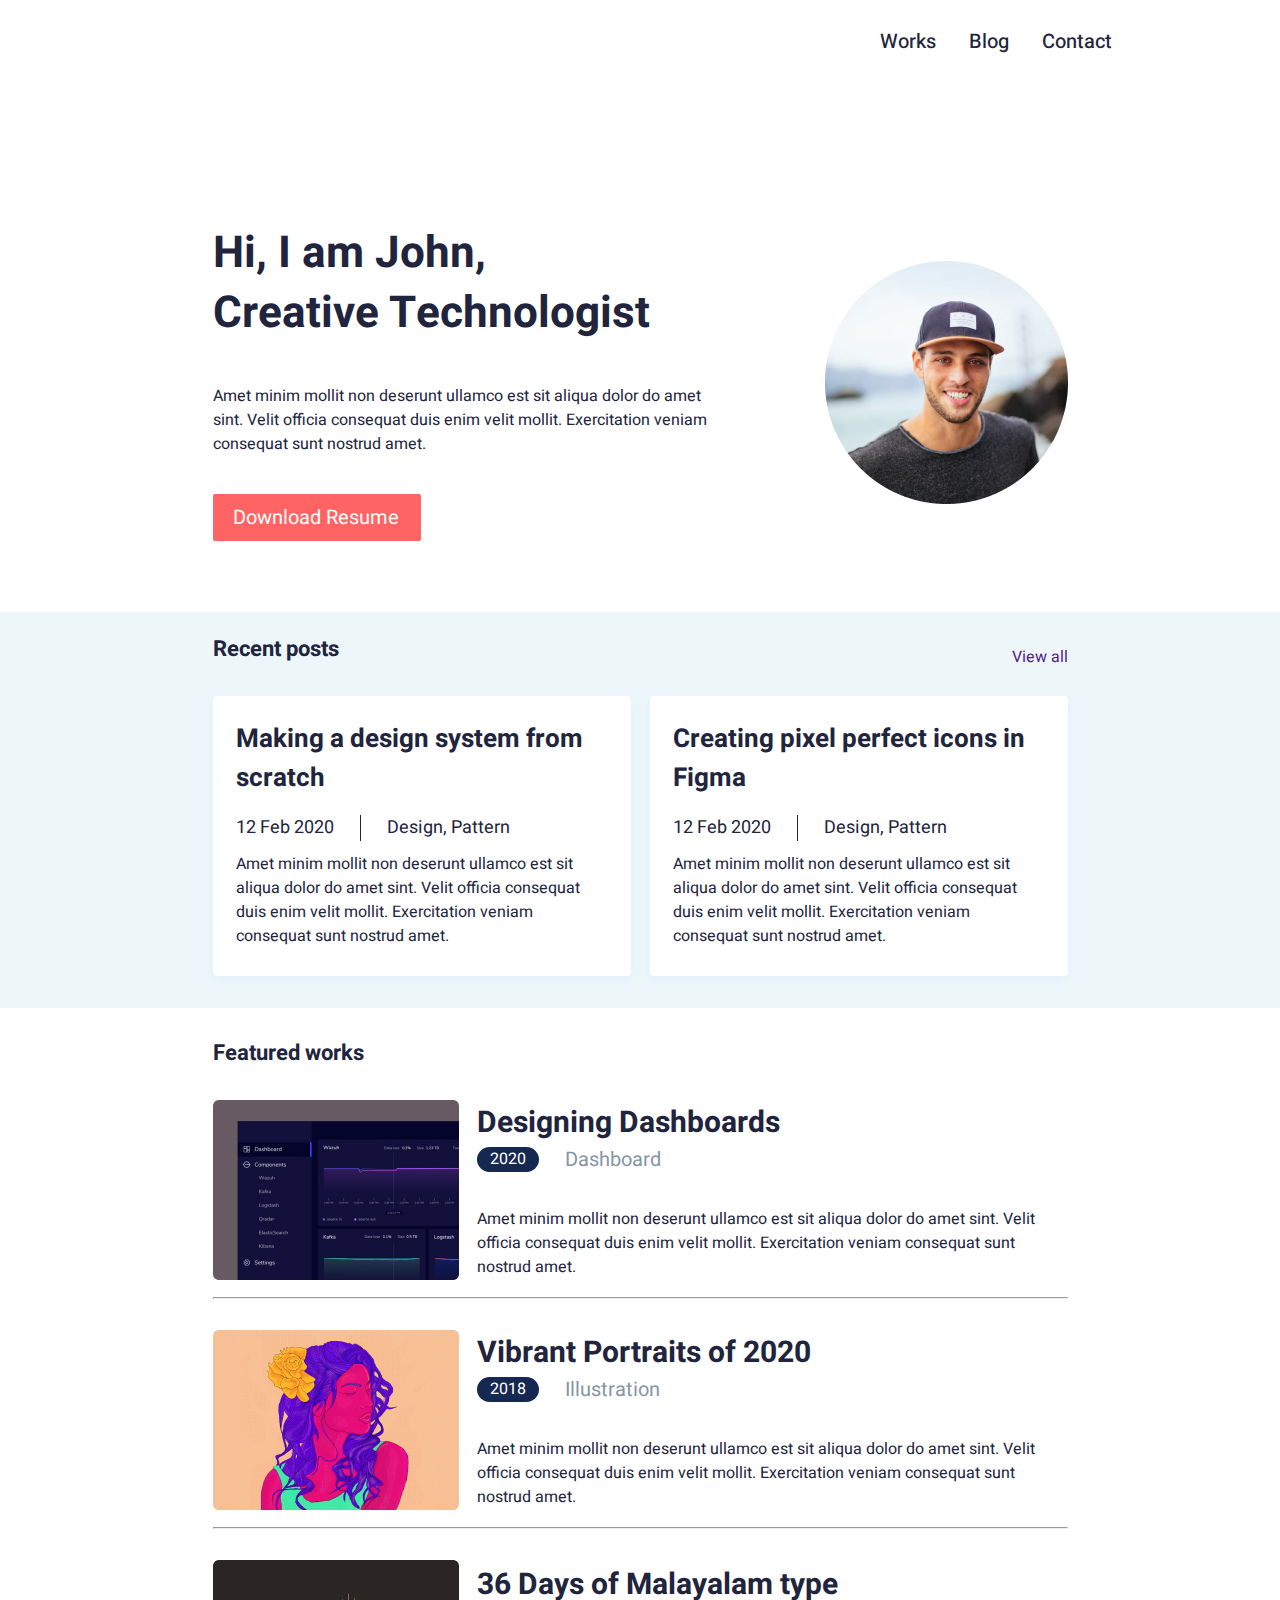
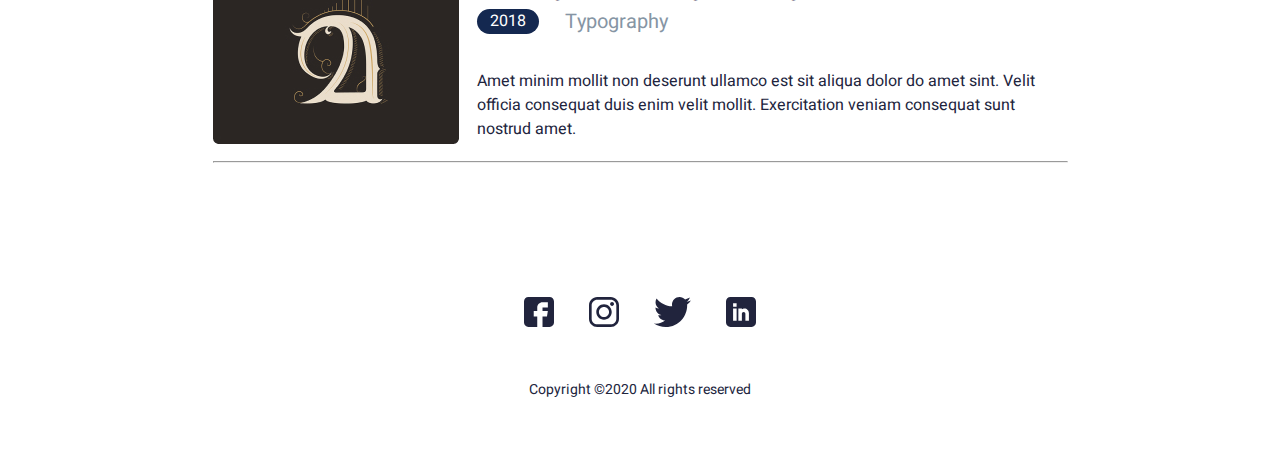
==== index.html @ 16d991ef "John pages got ready" ====
<!DOCTYPE html>
<html lang="en">
  <head>
    <meta charset="UTF-8" />
    <meta http-equiv="X-UA-Compatible" content="IE=edge" />
    <meta name="viewport" content="width=device-width, initial-scale=1.0" />
    <title>John Portfolio</title>
    <link rel="stylesheet" href="./css/main.css" />
  </head>
  <body>
    <!-- HEADER -->
    <header class="header">
      <div class="container header__container">
        <nav class="hidden navbar">
          <ul class="">
            <li>
              <a href="">Works</a>
            </li>
            <li>
              <a href="">Blog</a>
            </li>
            <li>
              <a href="">Contact</a>
            </li>
          </ul>
        </nav>
        <button class="toggle-btn">
          <img src="./images/svg/menu.svg" alt="" />
        </button>
      </div>
    </header>
    <!-- MAIN -->
    <main class="main">
      <section class="hero">
        <div class="container">
          <div class="wrapper">
            <div class="title-wrapper">
              <h1>Hi, I am John, Creative Technologist</h1>
            </div>
            <div class="desc-wrapper">
              <p>
                Amet minim mollit non deserunt ullamco est sit aliqua dolor do
                amet sint. Velit officia consequat duis enim velit mollit.
                Exercitation veniam consequat sunt nostrud amet.
              </p>
            </div>
            <a href="" class="btn hero__btn">Download Resume</a>
          </div>
          <img
            src="./images/png/john.png"
            srcset="./images/png/john.png 1x, ./images/png/john@2x.png 2x"
            alt=""
            class="hero__img"
          />
        </div>
      </section>
      <section class="posts">
        <div class="container posts__container">
          <div class="posts__sub-title-wrapper">
            <h3>Recent posts</h3>
            <a class="posts__link" href="">View all</a>
          </div>
          <ul class="posts__list">
            <li>
              <h2>Making a design system from scratch</h2>
              <div class="posts__wrapper">
                <p>12 Feb 2020</p>
                <p>Design, Pattern</p>
              </div>
              <p class="post__text">
                Amet minim mollit non deserunt ullamco est sit aliqua dolor do
                amet sint. Velit officia consequat duis enim velit mollit.
                Exercitation veniam consequat sunt nostrud amet.
              </p>
            </li>
            <li>
              <h2>Creating pixel perfect icons in Figma</h2>
              <div class="posts__wrapper">
                <p>12 Feb 2020</p>
                <p>Design, Pattern</p>
              </div>
              <p class="post__text">
                Amet minim mollit non deserunt ullamco est sit aliqua dolor do
                amet sint. Velit officia consequat duis enim velit mollit.
                Exercitation veniam consequat sunt nostrud amet.
              </p>
            </li>
          </ul>
        </div>
      </section>
      <section class="works">
        <div class="container">
          <h3>Featured works</h3>
          <div class="works__card">
            <img
              src="./images/png/black-screen.jpg"
              srcset="
                ./images/png/black-screen.jpg    1x,
                ./images/png/black-screen@2x.jpg 2x
              "
              alt=""
            />
            <div class="works__item">
              <h5>Designing Dashboards</h5>
              <div class="item__wrapper">
                <span>2020</span>
                <p>Dashboard</p>
              </div>
              <p>
                Amet minim mollit non deserunt ullamco est sit aliqua dolor do
                amet sint. Velit officia consequat duis enim velit mollit.
                Exercitation veniam consequat sunt nostrud amet.
              </p>
            </div>
          </div>
          <hr />
          <div class="works__card">
            <img
              src="./images/png/black-screen.jpg"
              srcset="./images/png/girl.jpg 1x, ./images/png/girl@2x.jpg 2x"
              alt=""
            />
            <div class="works__item">
              <h5>Vibrant Portraits of 2020</h5>
              <div class="item__wrapper">
                <span>2018</span>
                <p>Illustration</p>
              </div>
              <p>
                Amet minim mollit non deserunt ullamco est sit aliqua dolor do
                amet sint. Velit officia consequat duis enim velit mollit.
                Exercitation veniam consequat sunt nostrud amet.
              </p>
            </div>
          </div>
          <hr />
          <div class="works__card">
            <img
              src="./images/png/shodov.jpg"
              srcset="./images/png/shodov.jpg 1x, ./images/png/shodov@2x.jpg 2x"
              alt=""
            />
            <div class="works__item">
              <h5>36 Days of Malayalam type</h5>
              <div class="item__wrapper">
                <span>2018</span>
                <p>Typography</p>
              </div>
              <p>
                Amet minim mollit non deserunt ullamco est sit aliqua dolor do
                amet sint. Velit officia consequat duis enim velit mollit.
                Exercitation veniam consequat sunt nostrud amet.
              </p>
            </div>
          </div>
          <hr />
        </div>
      </section>
    </main>
    <!-- FOOTER -->
    <footer class="footer">
      <div class="container">
        <div class="footer__wrapper">
          <div>
            <div class="icon">
              <svg
                width="30"
                height="30"
                viewBox="0 0 30 30"
                fill="none"
                xmlns="http://www.w3.org/2000/svg"
              >
                <path
                  d="M25.6055 0H4.39453C1.97159 0 0 1.97159 0 4.39453V25.6055C0 28.0284 1.97159 30 4.39453 30H13.2422V19.3945H9.72656V14.1211H13.2422V10.5469C13.2422 7.63893 15.6077 5.27344 18.5156 5.27344H23.8477V10.5469H18.5156V14.1211H23.8477L22.9688 19.3945H18.5156V30H25.6055C28.0284 30 30 28.0284 30 25.6055V4.39453C30 1.97159 28.0284 0 25.6055 0Z"
                  fill="#21243D"
                />
              </svg>
            </div>
            <div class="icon">
              <svg
                width="30"
                height="30"
                viewBox="0 0 30 30"
                fill="none"
                xmlns="http://www.w3.org/2000/svg"
              >
                <path
                  d="M21.7209 0H8.27874C3.71384 0 0 3.71402 0 8.27892V21.7211C0 26.2862 3.71384 30 8.27874 30H21.7209C26.2862 30 30 26.286 30 21.7211V8.27892C30.0002 3.71402 26.2862 0 21.7209 0ZM27.3384 21.7211C27.3384 24.8185 24.8185 27.3383 21.7211 27.3383H8.27874C5.18153 27.3384 2.66175 24.8185 2.66175 21.7211V8.27892C2.66175 5.18171 5.18153 2.66175 8.27874 2.66175H21.7209C24.8183 2.66175 27.3383 5.18171 27.3383 8.27892V21.7211H27.3384Z"
                  fill="#21243D"
                />
                <path
                  d="M15 7.27014C10.7375 7.27014 7.26978 10.7379 7.26978 15.0004C7.26978 19.2627 10.7375 22.7303 15 22.7303C19.2625 22.7303 22.7303 19.2627 22.7303 15.0004C22.7303 10.7379 19.2625 7.27014 15 7.27014ZM15 20.0683C12.2054 20.0683 9.93152 17.7949 9.93152 15.0002C9.93152 12.2054 12.2052 9.93171 15 9.93171C17.7948 9.93171 20.0685 12.2054 20.0685 15.0002C20.0685 17.7949 17.7947 20.0683 15 20.0683Z"
                  fill="#21243D"
                />
                <path
                  d="M23.0545 5.01318C22.5417 5.01318 22.0379 5.2208 21.6757 5.58457C21.3118 5.94657 21.1025 6.45053 21.1025 6.96513C21.1025 7.47814 21.3119 7.98192 21.6757 8.34569C22.0377 8.70769 22.5417 8.91708 23.0545 8.91708C23.5691 8.91708 24.0713 8.70769 24.435 8.34569C24.7988 7.98192 25.0064 7.47796 25.0064 6.96513C25.0064 6.45053 24.7988 5.94657 24.435 5.58457C24.073 5.2208 23.5691 5.01318 23.0545 5.01318Z"
                  fill="#21243D"
                />
              </svg>
            </div>
            <div class="icon">
              <svg
                width="37"
                height="30"
                viewBox="0 0 37 30"
                fill="none"
                xmlns="http://www.w3.org/2000/svg"
              >
                <path
                  d="M36.9231 3.55154C35.55 4.15385 34.0869 4.55308 32.5615 4.74692C34.1308 3.81 35.3285 2.33769 35.8915 0.563077C34.4285 1.43538 32.8131 2.05154 31.0915 2.39538C29.7023 0.916154 27.7223 0 25.5623 0C21.3715 0 17.9977 3.40154 17.9977 7.57154C17.9977 8.17154 18.0485 8.74846 18.1731 9.29769C11.88 8.99077 6.31154 5.97462 2.57077 1.38C1.91769 2.51308 1.53462 3.81 1.53462 5.20615C1.53462 7.82769 2.88462 10.1515 4.89692 11.4969C3.68077 11.4738 2.48769 11.1208 1.47692 10.5646C1.47692 10.5877 1.47692 10.6177 1.47692 10.6477C1.47692 14.3262 4.10077 17.3815 7.54154 18.0854C6.92538 18.2538 6.25385 18.3346 5.55692 18.3346C5.07231 18.3346 4.58308 18.3069 4.12385 18.2054C5.10462 21.2031 7.88769 23.4069 11.1969 23.4785C8.62154 25.4931 5.35154 26.7069 1.81154 26.7069C1.19077 26.7069 0.595385 26.6792 0 26.6031C3.35308 28.7654 7.32692 30 11.6123 30C25.5415 30 33.1569 18.4615 33.1569 8.46C33.1569 8.12538 33.1454 7.80231 33.1292 7.48154C34.6315 6.41538 35.8938 5.08385 36.9231 3.55154Z"
                  fill="#21243D"
                />
              </svg>
            </div>
            <div class="icon">
              <svg
                width="30"
                height="30"
                viewBox="0 0 30 30"
                fill="none"
                xmlns="http://www.w3.org/2000/svg"
              >
                <path
                  d="M25.6055 0H4.39453C1.97159 0 0 1.97159 0 4.39453V25.6055C0 28.0284 1.97159 30 4.39453 30H25.6055C28.0284 30 30 28.0284 30 25.6055V4.39453C30 1.97159 28.0284 0 25.6055 0ZM10.6055 23.7891H7.08984V11.4844H10.6055V23.7891ZM10.6055 9.72656H7.08984V6.21094H10.6055V9.72656ZM22.9102 23.7891H19.3945V16.7578C19.3945 15.7887 18.6058 15 17.6367 15C16.6676 15 15.8789 15.7887 15.8789 16.7578V23.7891H12.3633V11.4844H15.8789V12.147C16.7999 11.8607 17.3982 11.4844 18.5156 11.4844C20.8999 11.4869 22.9102 13.6258 22.9102 16.1536V23.7891Z"
                  fill="#21243D"
                />
              </svg>
            </div>
          </div>
          <p>Copyright ©2020 All rights reserved</p>
        </div>
      </div>
    </footer>
    <!-- JavaScript -->
    <script src="js/scripts.js"></script>
  </body>
</html>
---- css/main.css ----
/*! normalize.css v8.0.1 | MIT License | github.com/necolas/normalize.css */
/* Document
   ========================================================================== */
/**
 * 1. Correct the line height in all browsers.
 * 2. Prevent adjustments of font size after orientation changes in iOS.
 */
@import url("https://fonts.googleapis.com/css2?family=Heebo:wght@400;500;700;900&display=swap");
html {
  line-height: 1.15; /* 1 */
  -webkit-text-size-adjust: 100%; /* 2 */
}

/* Sections
   ========================================================================== */
/**
 * Remove the margin in all browsers.
 */
body {
  margin: 0;
}

/**
 * Render the `main` element consistently in IE.
 */
main {
  display: block;
}

/**
 * Correct the font size and margin on `h1` elements within `section` and
 * `article` contexts in Chrome, Firefox, and Safari.
 */
/* Grouping content
   ========================================================================== */
/**
 * 1. Add the correct box sizing in Firefox.
 * 2. Show the overflow in Edge and IE.
 */
hr {
  box-sizing: content-box; /* 1 */
  height: 0; /* 1 */
  overflow: visible; /* 2 */
}

/**
 * 1. Correct the inheritance and scaling of font size in all browsers.
 * 2. Correct the odd `em` font sizing in all browsers.
 */
pre {
  font-family: monospace, monospace; /* 1 */
  font-size: 1em; /* 2 */
}

/* Text-level semantics
   ========================================================================== */
/**
 * Remove the gray background on active links in IE 10.
 */
a {
  background-color: transparent;
}

/**
 * 1. Remove the bottom border in Chrome 57-
 * 2. Add the correct text decoration in Chrome, Edge, IE, Opera, and Safari.
 */
abbr[title] {
  border-bottom: none; /* 1 */
  text-decoration: underline; /* 2 */
  text-decoration: underline dotted; /* 2 */
}

/**
 * Add the correct font weight in Chrome, Edge, and Safari.
 */
b,
strong {
  font-weight: bolder;
}

/**
 * 1. Correct the inheritance and scaling of font size in all browsers.
 * 2. Correct the odd `em` font sizing in all browsers.
 */
code,
kbd,
samp {
  font-family: monospace, monospace; /* 1 */
  font-size: 1em; /* 2 */
}

/**
 * Add the correct font size in all browsers.
 */
small {
  font-size: 80%;
}

/**
 * Prevent `sub` and `sup` elements from affecting the line height in
 * all browsers.
 */
sub,
sup {
  font-size: 75%;
  line-height: 0;
  position: relative;
  vertical-align: baseline;
}

sub {
  bottom: -0.25em;
}

sup {
  top: -0.5em;
}

/* Embedded content
   ========================================================================== */
/**
 * Remove the border on images inside links in IE 10.
 */
img {
  border-style: none;
}

/* Forms
   ========================================================================== */
/**
 * 1. Change the font styles in all browsers.
 * 2. Remove the margin in Firefox and Safari.
 */
button,
input,
optgroup,
select,
textarea {
  font-family: inherit; /* 1 */
  font-size: 100%; /* 1 */
  line-height: 1.15; /* 1 */
  margin: 0; /* 2 */
}

/**
 * Show the overflow in IE.
 * 1. Show the overflow in Edge.
 */
button,
input {
  /* 1 */
  overflow: visible;
}

/**
 * Remove the inheritance of text transform in Edge, Firefox, and IE.
 * 1. Remove the inheritance of text transform in Firefox.
 */
button,
select {
  /* 1 */
  text-transform: none;
}

/**
 * Correct the inability to style clickable types in iOS and Safari.
 */
button,
[type=button],
[type=reset],
[type=submit] {
  -webkit-appearance: button;
}

/**
 * Remove the inner border and padding in Firefox.
 */
button::-moz-focus-inner,
[type=button]::-moz-focus-inner,
[type=reset]::-moz-focus-inner,
[type=submit]::-moz-focus-inner {
  border-style: none;
  padding: 0;
}

/**
 * Restore the focus styles unset by the previous rule.
 */
button:-moz-focusring,
[type=button]:-moz-focusring,
[type=reset]:-moz-focusring,
[type=submit]:-moz-focusring {
  outline: 1px dotted ButtonText;
}

/**
 * Correct the padding in Firefox.
 */
fieldset {
  padding: 0.35em 0.75em 0.625em;
}

/**
 * 1. Correct the text wrapping in Edge and IE.
 * 2. Correct the color inheritance from `fieldset` elements in IE.
 * 3. Remove the padding so developers are not caught out when they zero out
 *    `fieldset` elements in all browsers.
 */
legend {
  box-sizing: border-box; /* 1 */
  color: inherit; /* 2 */
  display: table; /* 1 */
  max-width: 100%; /* 1 */
  padding: 0; /* 3 */
  white-space: normal; /* 1 */
}

/**
 * Add the correct vertical alignment in Chrome, Firefox, and Opera.
 */
progress {
  vertical-align: baseline;
}

/**
 * Remove the default vertical scrollbar in IE 10+.
 */
textarea {
  overflow: auto;
}

/**
 * 1. Add the correct box sizing in IE 10.
 * 2. Remove the padding in IE 10.
 */
[type=checkbox],
[type=radio] {
  box-sizing: border-box; /* 1 */
  padding: 0; /* 2 */
}

/**
 * Correct the cursor style of increment and decrement buttons in Chrome.
 */
[type=number]::-webkit-inner-spin-button,
[type=number]::-webkit-outer-spin-button {
  height: auto;
}

/**
 * 1. Correct the odd appearance in Chrome and Safari.
 * 2. Correct the outline style in Safari.
 */
[type=search] {
  -webkit-appearance: textfield; /* 1 */
  outline-offset: -2px; /* 2 */
}

/**
 * Remove the inner padding in Chrome and Safari on macOS.
 */
[type=search]::-webkit-search-decoration {
  -webkit-appearance: none;
}

/**
 * 1. Correct the inability to style clickable types in iOS and Safari.
 * 2. Change font properties to `inherit` in Safari.
 */
::-webkit-file-upload-button {
  -webkit-appearance: button; /* 1 */
  font: inherit; /* 2 */
}

/* Interactive
   ========================================================================== */
/*
 * Add the correct display in Edge, IE 10+, and Firefox.
 */
details {
  display: block;
}

/*
 * Add the correct display in all browsers.
 */
summary {
  display: list-item;
}

/* Misc
   ========================================================================== */
/**
 * Add the correct display in IE 10+.
 */
template {
  display: none;
}

/**
 * Add the correct display in IE 10.
 */
[hidden] {
  display: none;
}

* {
  margin: 0;
  padding: 0;
  box-sizing: border-box;
}

html {
  height: 100%;
  scroll-behavior: smooth;
}

ul {
  list-style-type: none;
}

a {
  text-decoration: none;
}

img {
  display: flex;
}

body {
  background-color: #ffffff;
  display: flex;
  flex-direction: column;
  height: 100%;
}

.container {
  width: 100%;
  max-width: 895px;
  margin-left: auto;
  margin-right: auto;
  padding-left: 2rem;
  padding-right: 2rem;
}
@media screen and (max-width: 677px) {
  .container {
    padding-left: 1.5rem;
    padding-right: 1.5rem;
  }
}
@media screen and (max-width: 375px) {
  .container {
    padding-left: 1rem;
    padding-right: 1rem;
  }
}

.main {
  flex-grow: 1;
}

input {
  outline: none;
  background-color: transparent;
}

html {
  font-size: 62.5%;
}

body {
  font-family: "Heebo", "Arial", sans-serif;
  font-size: 1.6rem;
  color: #21243d;
  font-weight: 400;
  line-height: 1.5;
}

h1 {
  font-size: 4.4rem;
  line-height: 1.36;
  font-weight: 700;
  color: #21243d;
}
@media screen and (max-width: 457px) {
  h1 {
    font-size: 3.5rem;
  }
}
@media screen and (max-width: 375px) {
  h1 {
    font-size: 3.2rem;
  }
}

h2 {
  font-size: 2.6rem;
  line-height: 1.5;
  font-weight: 700;
}
@media screen and (max-width: 375px) {
  h2 {
    font-size: 2.2rem;
  }
}

h3 {
  color: #21243d;
  font-size: 2.2rem;
  line-height: 6rem;
  margin-bottom: 1.7rem;
}
@media screen and (max-width: 375px) {
  h3 {
    font-size: 1.8rem;
  }
}

h5 {
  color: #21243d;
  font-size: 3rem;
  line-height: 4.4rem;
}
@media screen and (max-width: 375px) {
  h5 {
    font-size: 2.4rem;
  }
}

@media screen and (max-width: 375px) {
  .hidden {
    display: none;
  }
}

.header {
  padding: 2.7rem 0;
}
.header__container {
  display: flex;
  justify-content: flex-end;
  max-width: 98.3rem;
  padding: 0 2rem;
}
@media screen and (max-width: 375px) {
  .header__container {
    padding: 0 2.4rem;
    max-width: 895px;
  }
}

nav ul {
  display: flex;
  gap: 3.3rem;
}
nav ul a {
  font-size: 2rem;
  line-height: 1.5;
  font-weight: 500;
  color: #21243d;
}
nav ul a:hover {
  color: #ff6464;
}
@media screen and (max-width: 375px) {
  nav {
    background-color: #ffffff;
    width: 100%;
    height: 100%;
    position: absolute;
    top: 0;
    left: 0;
  }
  nav ul {
    flex-direction: column;
    align-items: center;
    padding-top: 2rem;
  }
  nav ul a {
    font-size: 2.5rem;
  }
}

.footer {
  background: #ffffff;
  padding-top: 5.1rem;
  padding-bottom: 5.4rem;
}
.footer__wrapper {
  display: flex;
  flex-direction: column;
  align-items: center;
}
.footer__wrapper div {
  display: flex;
  gap: 3.5rem;
  margin-bottom: 2.6rem;
}
.footer__wrapper div img {
  width: 3rem;
  height: 3rem;
}
.footer__wrapper p {
  font-size: 1.4rem;
  line-height: 1.5;
}
.footer .icon:hover {
  cursor: pointer;
}
.footer .icon:hover path {
  fill: #ff6464;
}

button {
  border: 0;
  cursor: pointer;
}

.toggle-btn {
  display: none;
  background-color: transparent;
}
@media screen and (max-width: 375px) {
  .toggle-btn {
    display: block;
    position: relative;
    z-index: 100;
  }
}

.btn {
  width: 20.8rem;
  height: 4.7rem;
  padding: 9px 2rem;
  display: inline-block;
  border-radius: 2px;
}
.btn:hover {
  opacity: 0.8;
}
.btn:active {
  opacity: 0.5;
}

.hero {
  padding-top: 14rem;
  padding-bottom: 7.1rem;
}
.hero .container {
  display: flex;
  justify-content: space-between;
  align-items: center;
}
.hero__btn {
  background-color: #ff6464;
  color: #ffffff;
  font-size: 2rem;
  line-height: 1.5;
}
.hero h1 {
  margin-bottom: 4rem;
}
.hero p {
  margin-bottom: 3.8rem;
}
@media screen and (max-width: 677px) {
  .hero {
    padding-top: 10rem;
    padding-bottom: 5rem;
  }
  .hero .container {
    flex-direction: column-reverse;
    text-align: center;
  }
  .hero .container img {
    margin-bottom: 5rem;
  }
  .hero .container h1 {
    margin-bottom: 3rem;
  }
  .hero .container p {
    margin-bottom: 3.2rem;
  }
}
@media screen and (max-width: 375px) {
  .hero {
    padding-top: 3.3rem;
    padding-bottom: 5.8rem;
  }
  .hero img {
    margin-bottom: 2.1rem;
  }
  .hero h1 {
    margin-bottom: 2.1rem;
  }
  .hero p {
    margin-bottom: 2.7rem;
  }
}

.wrapper {
  max-width: 49.7rem;
  margin-right: 5rem;
}
.wrapper .title-wrapper {
  max-width: 44rem;
}
@media screen and (max-width: 677px) {
  .wrapper {
    margin-right: 0;
  }
  .wrapper .title-wrapper {
    max-width: 100%;
  }
}

.posts {
  padding-top: 7px;
  padding-bottom: 3.2rem;
  background: #edf7fa;
}
.posts__sub-title-wrapper {
  display: flex;
  justify-content: space-between;
  align-items: center;
}
.posts__list {
  display: grid;
  grid-template-columns: repeat(2, 1fr);
  gap: 1.9rem;
}
.posts__list li {
  padding: 2.4rem 2.7rem 0.7rem 2.3rem;
  background-color: #ffffff;
  box-shadow: 0px 4px 10px rgba(187, 225, 250, 0.25);
  border-radius: 4px;
}
.posts__list li h2 {
  margin-bottom: 1.7rem;
}
.posts__wrapper {
  display: flex;
}
.posts__wrapper p {
  font-size: 1.8rem;
  line-height: 2.6rem;
}
.posts__wrapper p:not(:last-child) {
  border-right: 1px solid #21243d;
  margin-right: 2.6rem;
  padding-right: 2.6rem;
  margin-bottom: 1.1rem;
}
@media screen and (max-width: 705px) {
  .posts__wrapper {
    display: flex;
  }
  .posts__wrapper p {
    font-size: 1.6rem;
    line-height: 2.35rem;
  }
  .posts__wrapper p:not(:last-child) {
    border-right: 1px solid #21243d;
    margin-right: 2.4rem;
    padding-right: 2.4rem;
    margin-bottom: 1.9rem;
  }
}
@media screen and (max-width: 677px) {
  .posts {
    padding-top: 5.5px;
    padding-bottom: 2.4rem;
  }
  .posts__container {
    display: flex;
    flex-direction: column;
    align-items: center;
  }
  .posts__link {
    display: none;
  }
  .posts__list {
    grid-template-columns: repeat(1, 41.8rem);
  }
}
@media screen and (max-width: 457px) {
  .posts__list {
    grid-template-columns: repeat(1, 1fr);
  }
  .posts__list li h2 {
    margin-bottom: 1.4rem;
  }
}
@media screen and (max-width: 375px) {
  .posts {
    padding-top: 0;
    padding-bottom: 3.8rem;
  }
  .posts__list li {
    padding: 1.2rem 8px 2.2rem 1.9rem;
  }
  .posts__list li h2 {
    margin-bottom: 1.4rem;
  }
}

.post__text {
  height: 11.7rem;
}

.works {
  padding-top: 1.5rem;
  padding-bottom: 8.3rem;
}
.works hr:not(:last-child) {
  margin-bottom: 3.1rem;
}
@media screen and (max-width: 677px) {
  .works__card {
    flex-direction: column;
  }
  .works__card img {
    max-width: 33.9rem;
    height: 23.9rem;
  }
  .works__item {
    display: flex;
    align-items: center;
    flex-direction: column;
    max-width: 42rem;
  }
}
@media screen and (max-width: 457px) {
  .works h3 {
    margin-bottom: 1.1rem;
    text-align: center;
  }
  .works .item__wrapper {
    margin-bottom: 2.7rem;
  }
  .works .item__wrapper p {
    font-size: 1.8rem;
    margin-left: 2.2rem;
  }
  .works__item {
    max-width: 37rem;
  }
}
@media screen and (max-width: 457px) {
  .works {
    text-align: center;
  }
  .works h3 {
    margin-bottom: 0.2rem;
  }
  .works .item__wrapper {
    margin-bottom: 2.5rem;
  }
  .works .item__wrapper p {
    font-size: 1.6rem;
    margin-left: 2.2rem;
  }
  .works .item__wrapper span {
    font-size: 1.6rem;
  }
  .works__item {
    max-width: 34.5rem;
  }
}

.works__card {
  display: flex;
  align-items: center;
  gap: 1.8rem;
  margin-bottom: 1.7rem;
}

.works_item h5 {
  margin-bottom: 0.9rem;
}

.item__wrapper {
  display: flex;
  align-items: center;
  margin-bottom: 3.2rem;
}
.item__wrapper span {
  display: block;
  border-radius: 1.6rem;
  text-align: center;
  width: 6.2rem;
  height: 2.5rem;
  background-color: #142850;
  color: #ffffff;
  cursor: pointer;
}
.item__wrapper span:hover {
  background-color: #ff6464;
}
.item__wrapper p {
  display: block;
  font-size: 2rem;
  line-height: 1.5;
  color: #8695a4;
  margin-left: 2.6rem;
}

@media screen and (max-width: 360px) {
  html {
    font-size: 50%;
  }
}
@media screen and (max-width: 300px) {
  html {
    font-size: 40%;
  }
}/*# sourceMappingURL=main.css.map */
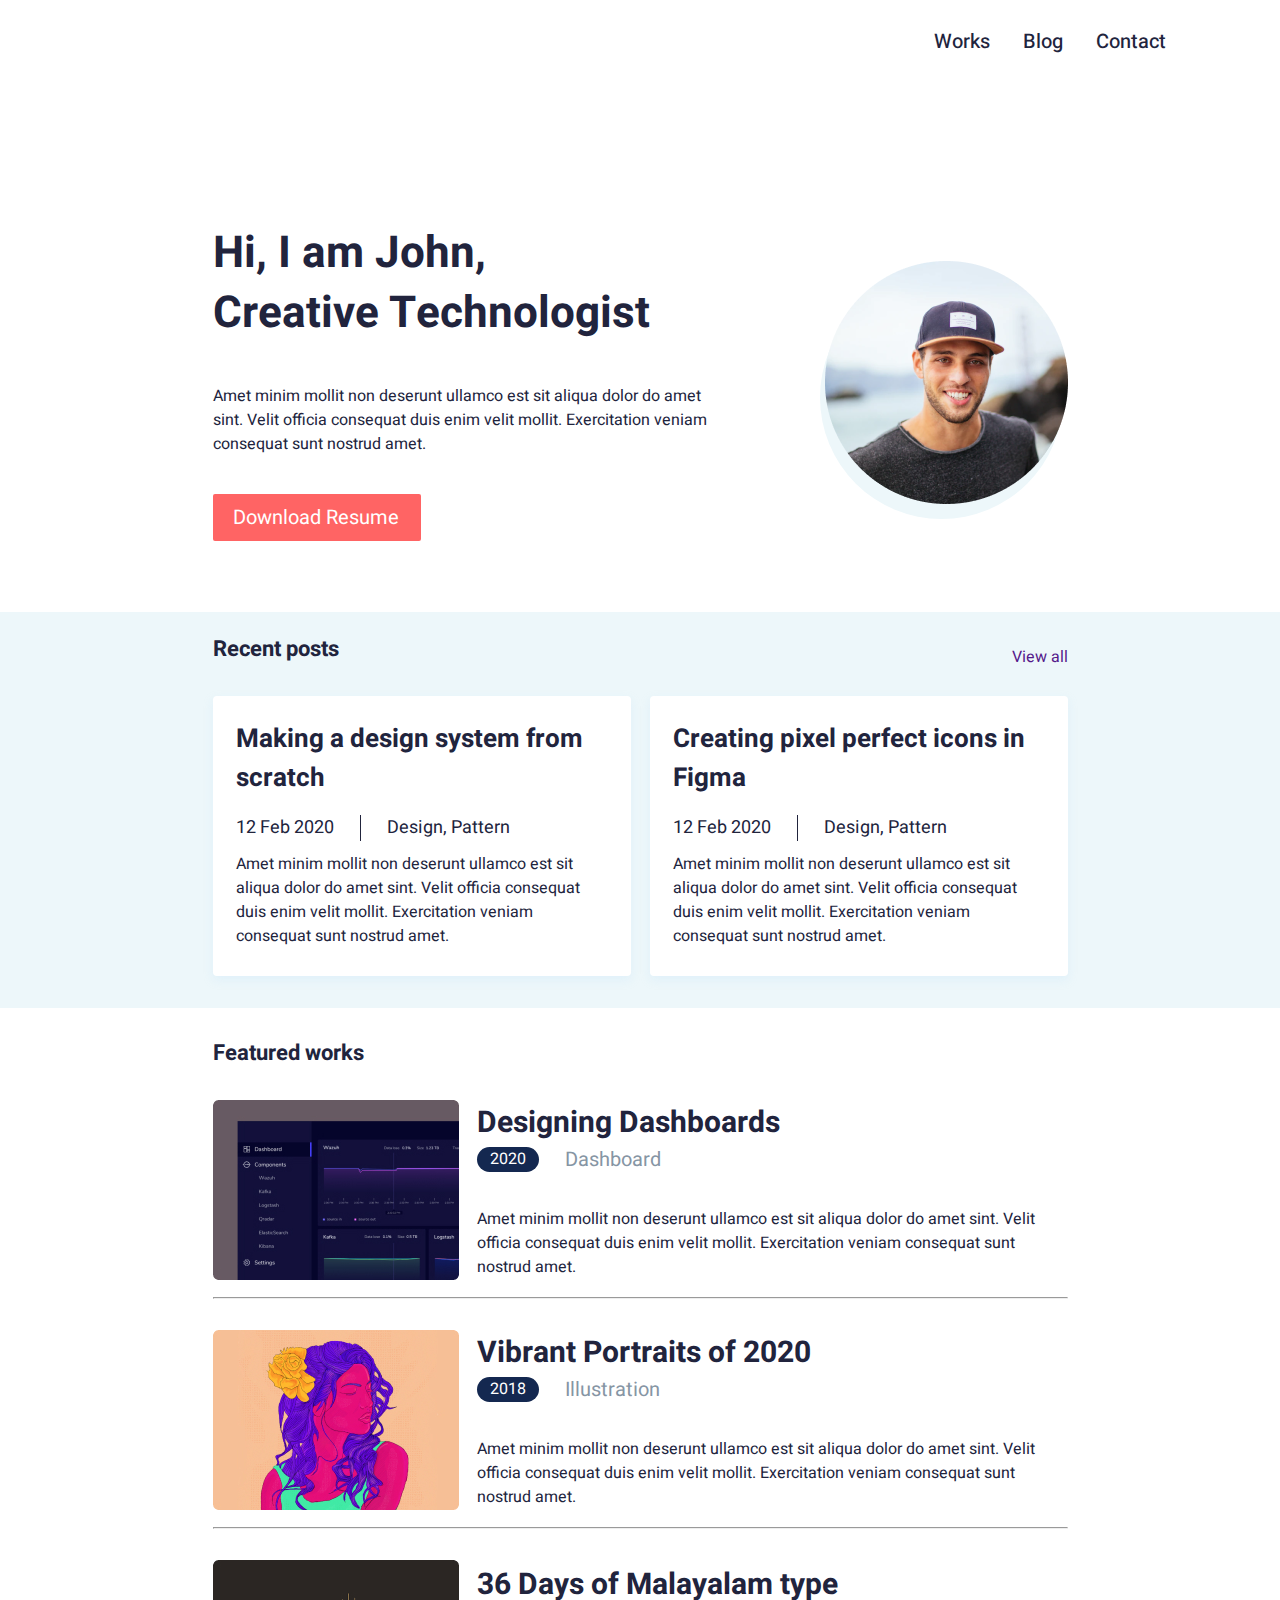
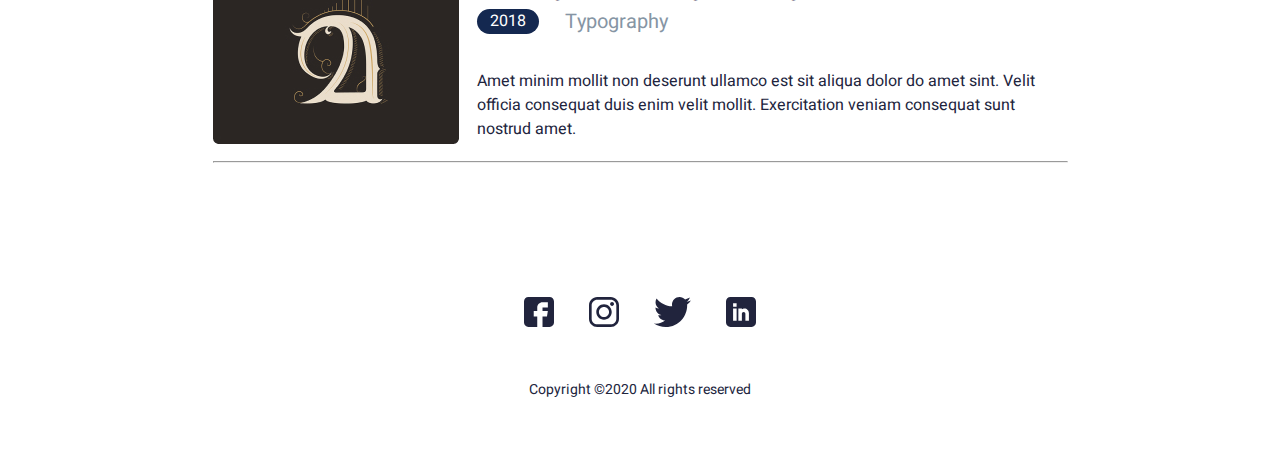
==== commit 428b822a: "changes" ====
--- a/index.html
+++ b/index.html
@@ -46,12 +46,15 @@
             </div>
             <a href="" class="btn hero__btn">Download Resume</a>
           </div>
-          <img
-            src="./images/png/john.png"
-            srcset="./images/png/john.png 1x, ./images/png/john@2x.png 2x"
-            alt=""
-            class="hero__img"
-          />
+          <div class="hero__img-bg">
+            <img
+              src="./images/png/john.png"
+              srcset="./images/png/john.png 1x, ./images/png/john@2x.png 2x"
+              alt=""
+              class="hero__img"
+            />
+            <img class="bg-img" src="./images/svg/ellipse-bg.svg" alt="" />
+          </div>
         </div>
       </section>
       <section class="posts">
--- a/css/main.css
+++ b/css/main.css
@@ -453,6 +453,8 @@
 nav ul {
   display: flex;
   gap: 3.3rem;
+  padding-left: 5.8rem;
+  max-width: 23.6rem;
 }
 nav ul a {
   font-size: 2rem;
@@ -462,6 +464,11 @@
 }
 nav ul a:hover {
   color: #ff6464;
+}
+@media screen and (max-width: 1091px) {
+  nav ul {
+    padding-left: 0;
+  }
 }
 @media screen and (max-width: 375px) {
   nav {
@@ -557,6 +564,15 @@
   color: #ffffff;
   font-size: 2rem;
   line-height: 1.5;
+}
+.hero__img-bg {
+  position: relative;
+}
+.hero__img-bg .bg-img {
+  position: absolute;
+  z-index: -1;
+  top: 15px;
+  right: 5px;
 }
 .hero h1 {
   margin-bottom: 4rem;
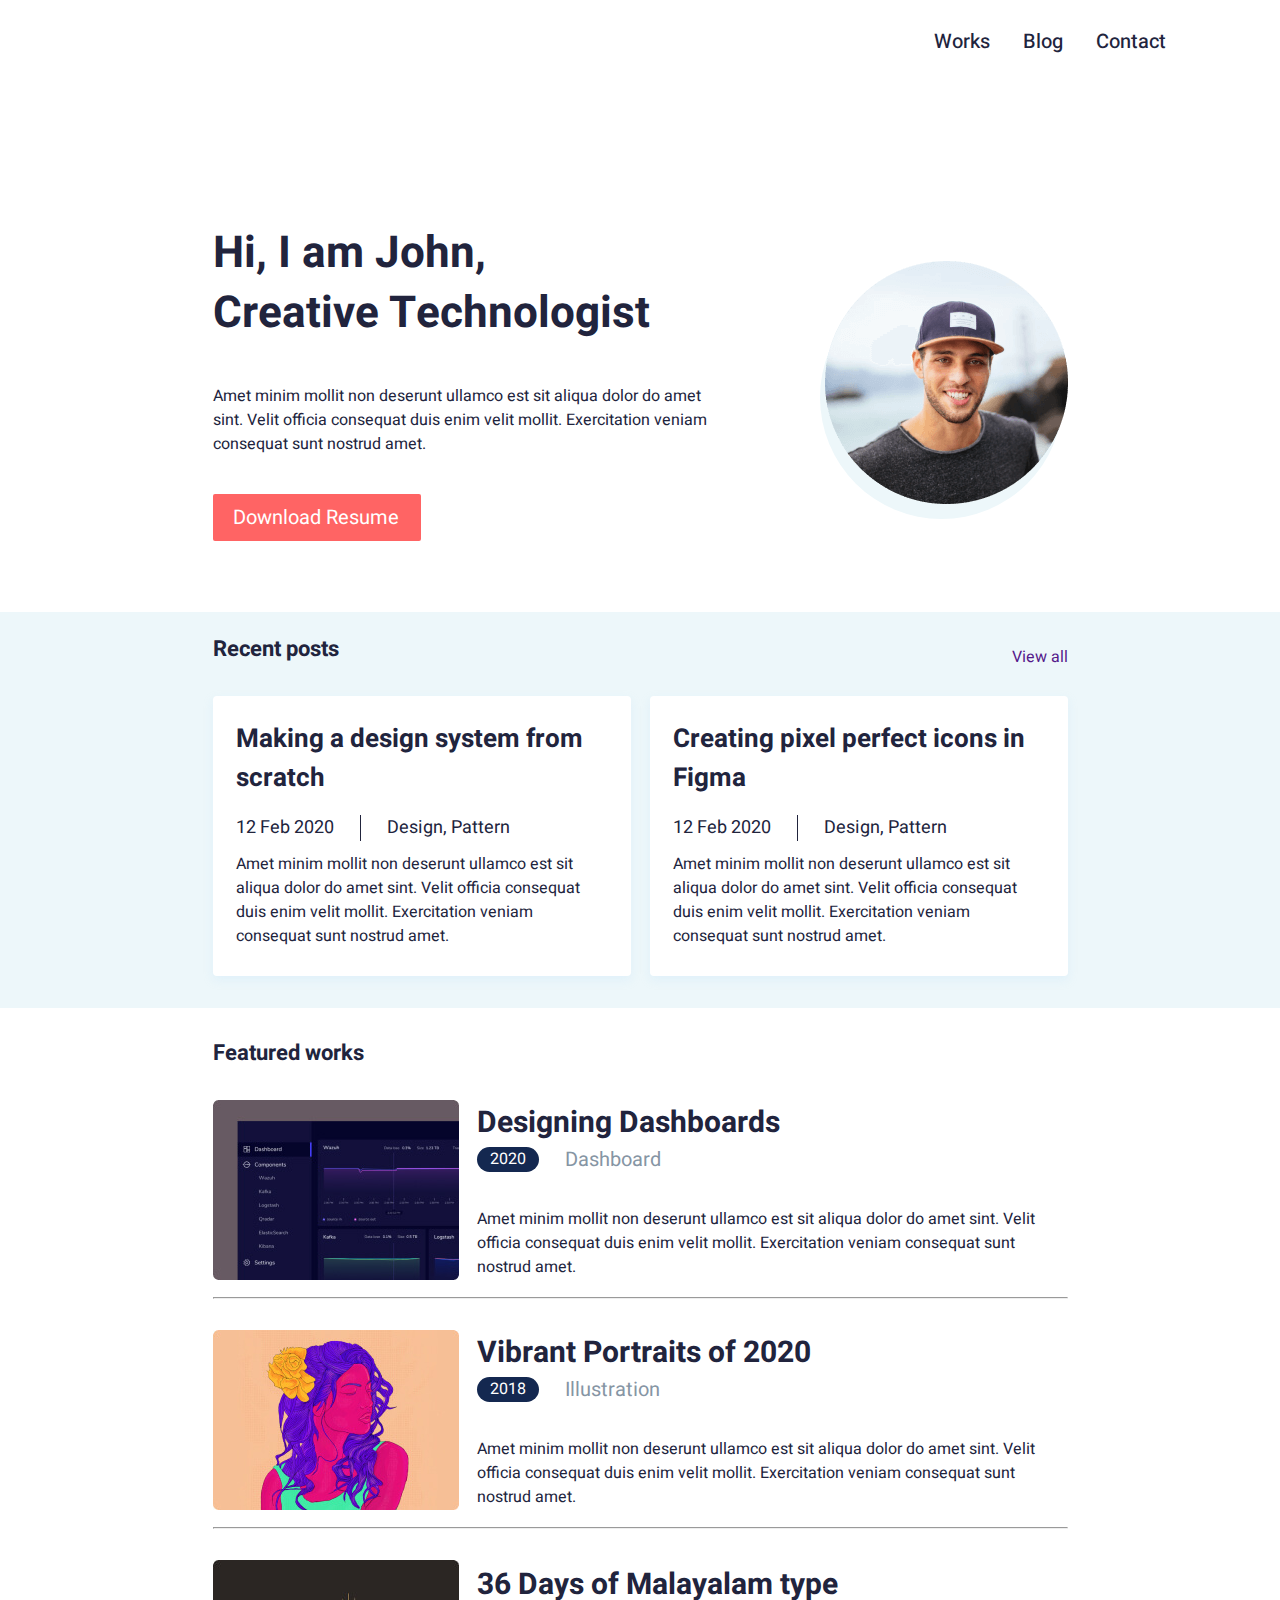
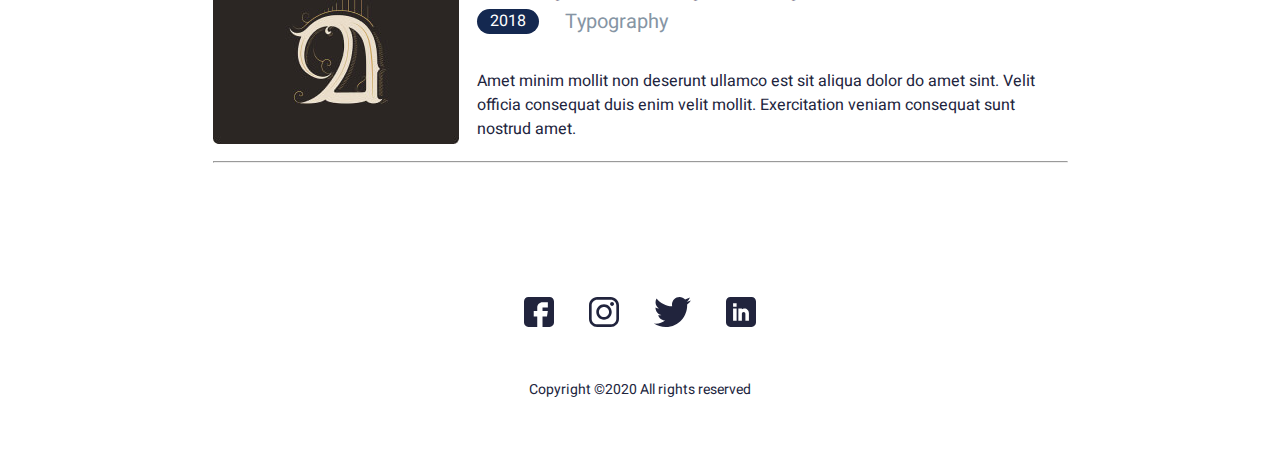
==== commit e041e18a: "snfliasngf'as" ====
--- a/index.html
+++ b/index.html
@@ -138,11 +138,7 @@
           </div>
           <hr />
           <div class="works__card">
-            <img
-              src="./images/png/shodov.jpg"
-              srcset="./images/png/shodov.jpg 1x, ./images/png/shodov@2x.jpg 2x"
-              alt=""
-            />
+            <img src="./images/png/shodov.jpg" alt="" />
             <div class="works__item">
               <h5>36 Days of Malayalam type</h5>
               <div class="item__wrapper">
--- a/css/main.css
+++ b/css/main.css
@@ -763,7 +763,7 @@
     max-width: 37rem;
   }
 }
-@media screen and (max-width: 457px) {
+@media screen and (max-width: 375px) {
   .works {
     text-align: center;
   }
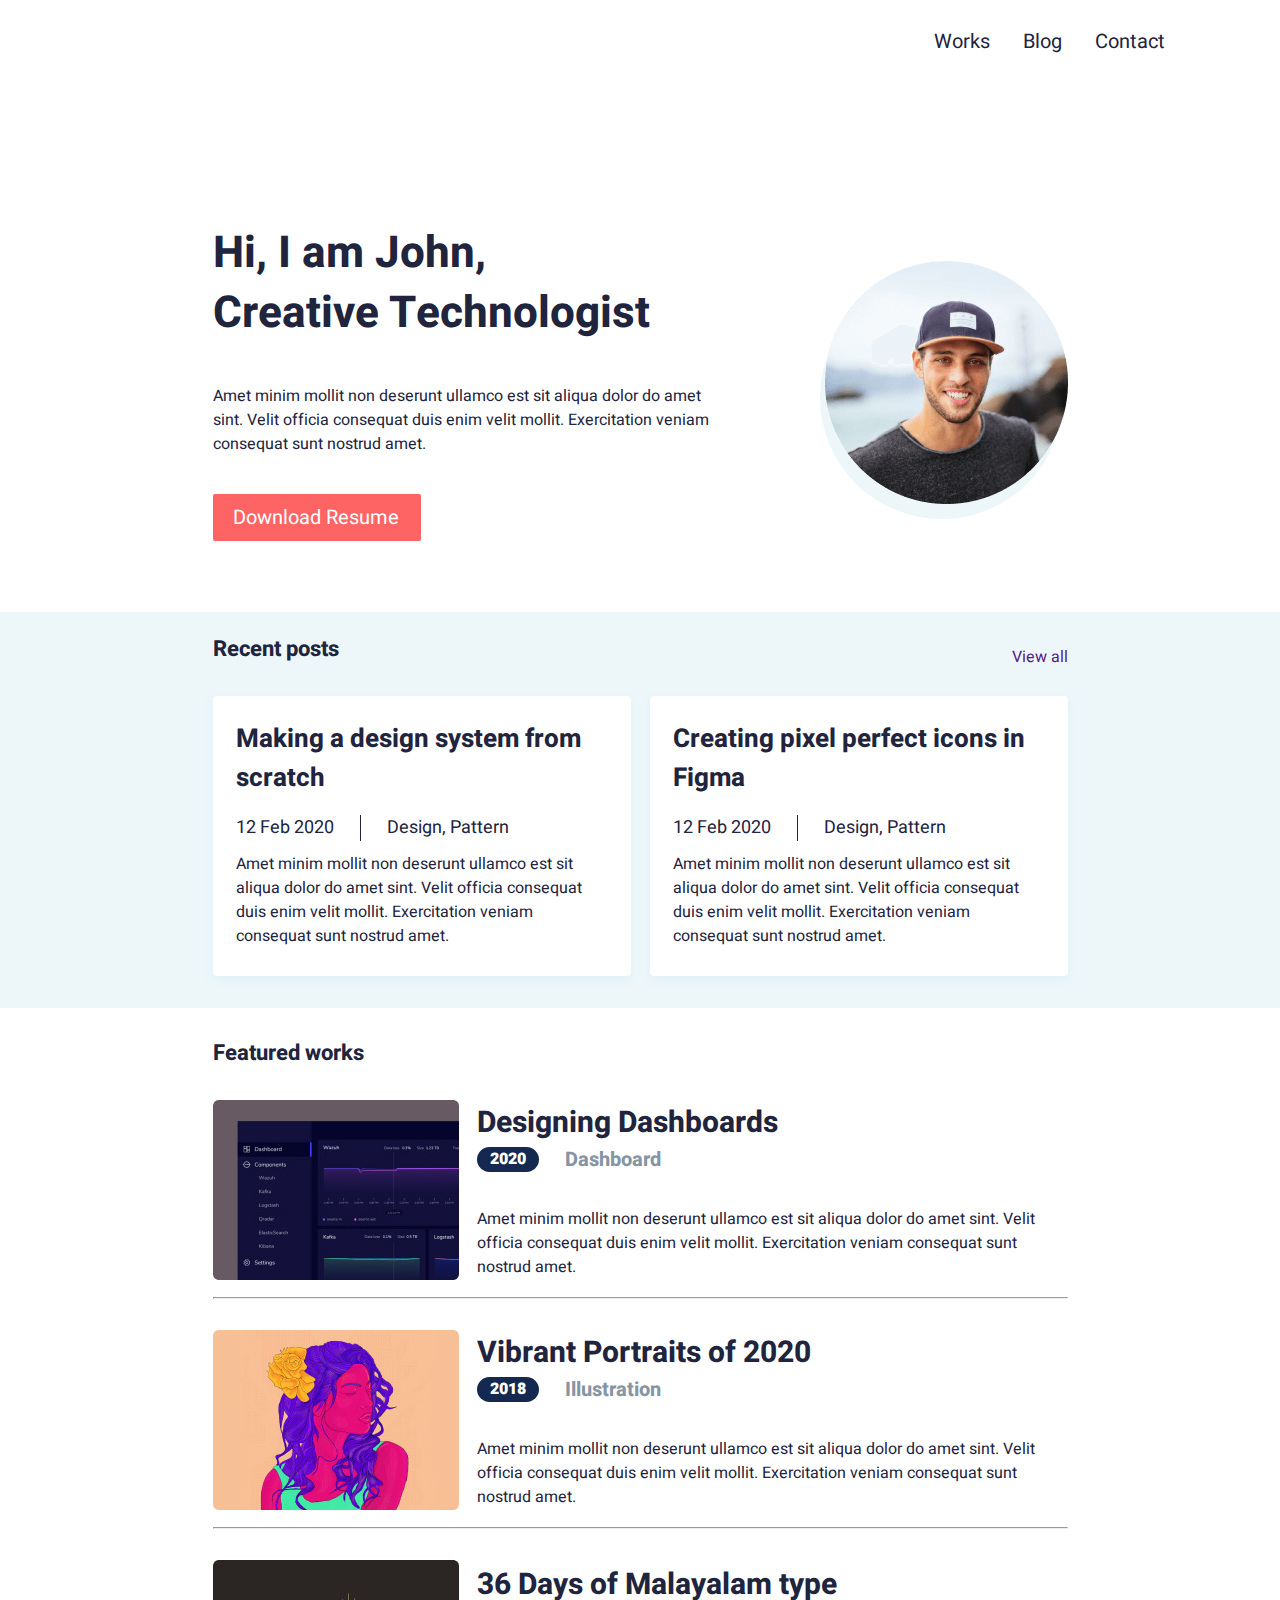
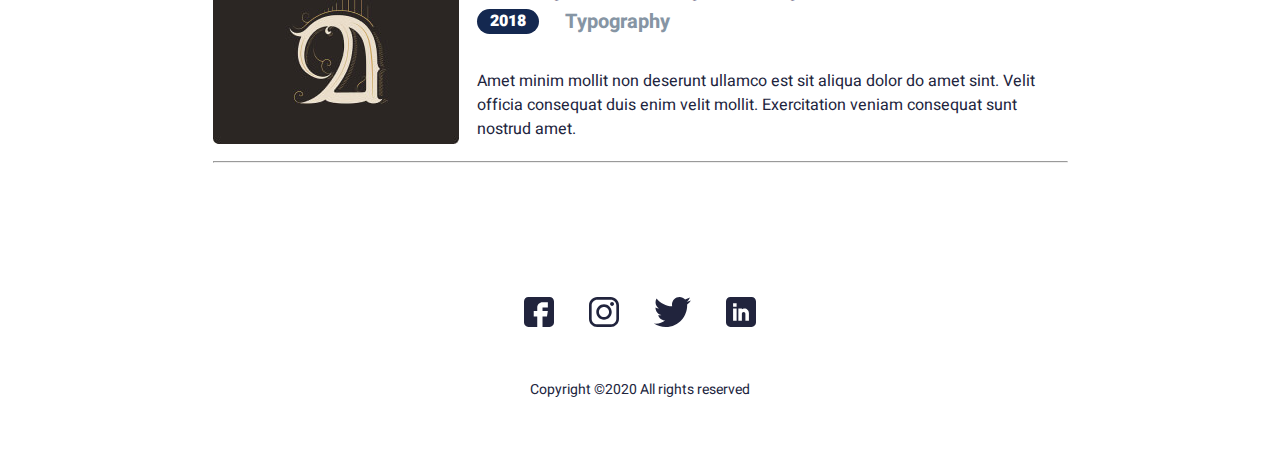
==== commit 8eba4272: "shit" ====
--- a/index.html
+++ b/index.html
@@ -5,6 +5,7 @@
     <meta http-equiv="X-UA-Compatible" content="IE=edge" />
     <meta name="viewport" content="width=device-width, initial-scale=1.0" />
     <title>John Portfolio</title>
+    <link rel="stylesheet" href="./fonts/stylesheet.css" />
     <link rel="stylesheet" href="./css/main.css" />
   </head>
   <body>
@@ -96,10 +97,10 @@
           <h3>Featured works</h3>
           <div class="works__card">
             <img
-              src="./images/png/black-screen.jpg"
+              src="./images/png/black-screen@2x.png"
               srcset="
                 ./images/png/black-screen.jpg    1x,
-                ./images/png/black-screen@2x.jpg 2x
+                ./images/png/black-screen@2x.png 2x
               "
               alt=""
             />
@@ -120,7 +121,7 @@
           <div class="works__card">
             <img
               src="./images/png/black-screen.jpg"
-              srcset="./images/png/girl.jpg 1x, ./images/png/girl@2x.jpg 2x"
+              srcset="./images/png/girl.jpg 1x, ./images/png/girl@2x.png 2x"
               alt=""
             />
             <div class="works__item">
@@ -138,7 +139,11 @@
           </div>
           <hr />
           <div class="works__card">
-            <img src="./images/png/shodov.jpg" alt="" />
+            <img
+              src="./images/png/shodov.jpg"
+              srcset="./images/png/shodov.jpg 1x, ./images/png/shodov@2x.png 2x"
+              alt=""
+            />
             <div class="works__item">
               <h5>36 Days of Malayalam type</h5>
               <div class="item__wrapper">
--- a/fonts/stylesheet.css
+++ b/fonts/stylesheet.css
@@ -0,0 +1,27 @@
+@font-face {
+    font-family: 'Heebo';
+    src: url('Heebo-Black.woff2') format('woff2'),
+        url('Heebo-Black.woff') format('woff');
+    font-weight: 900;
+    font-style: normal;
+    font-display: swap;
+}
+
+@font-face {
+    font-family: 'Heebo';
+    src: url('Heebo-Bold.woff2') format('woff2'),
+        url('Heebo-Bold.woff') format('woff');
+    font-weight: bold;
+    font-style: normal;
+    font-display: swap;
+}
+
+@font-face {
+    font-family: 'Heebo';
+    src: url('Heebo-Regular.woff2') format('woff2'),
+        url('Heebo-Regular.woff') format('woff');
+    font-weight: normal;
+    font-style: normal;
+    font-display: swap;
+}
+
--- a/css/main.css
+++ b/css/main.css
@@ -5,7 +5,6 @@
  * 1. Correct the line height in all browsers.
  * 2. Prevent adjustments of font size after orientation changes in iOS.
  */
-@import url("https://fonts.googleapis.com/css2?family=Heebo:wght@400;500;700;900&display=swap");
 html {
   line-height: 1.15; /* 1 */
   -webkit-text-size-adjust: 100%; /* 2 */
@@ -567,10 +566,11 @@
 }
 .hero__img-bg {
   position: relative;
+  z-index: -1;
 }
 .hero__img-bg .bg-img {
   position: absolute;
-  z-index: -1;
+  z-index: -2;
   top: 15px;
   right: 5px;
 }
@@ -809,6 +809,7 @@
   height: 2.5rem;
   background-color: #142850;
   color: #ffffff;
+  font-weight: 900;
   cursor: pointer;
 }
 .item__wrapper span:hover {
@@ -820,6 +821,7 @@
   line-height: 1.5;
   color: #8695a4;
   margin-left: 2.6rem;
+  font-weight: 700;
 }
 
 @media screen and (max-width: 360px) {
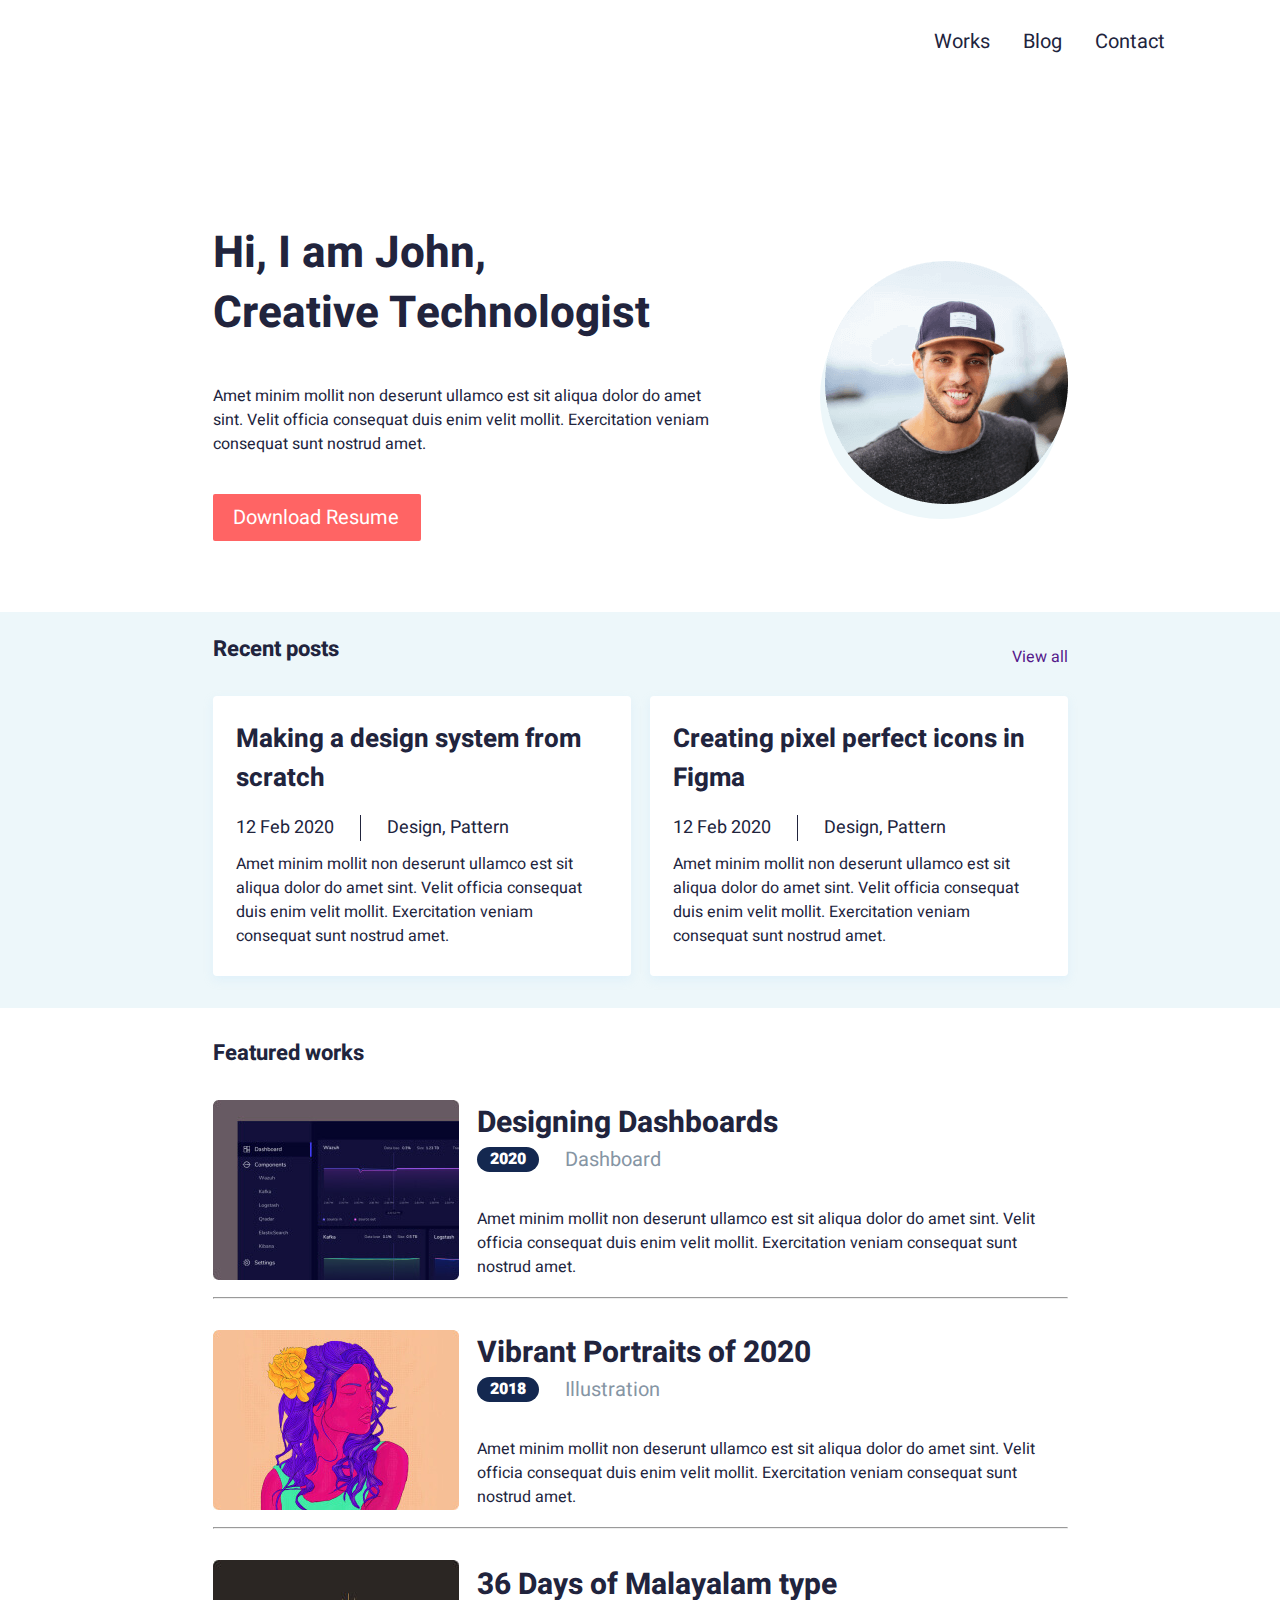
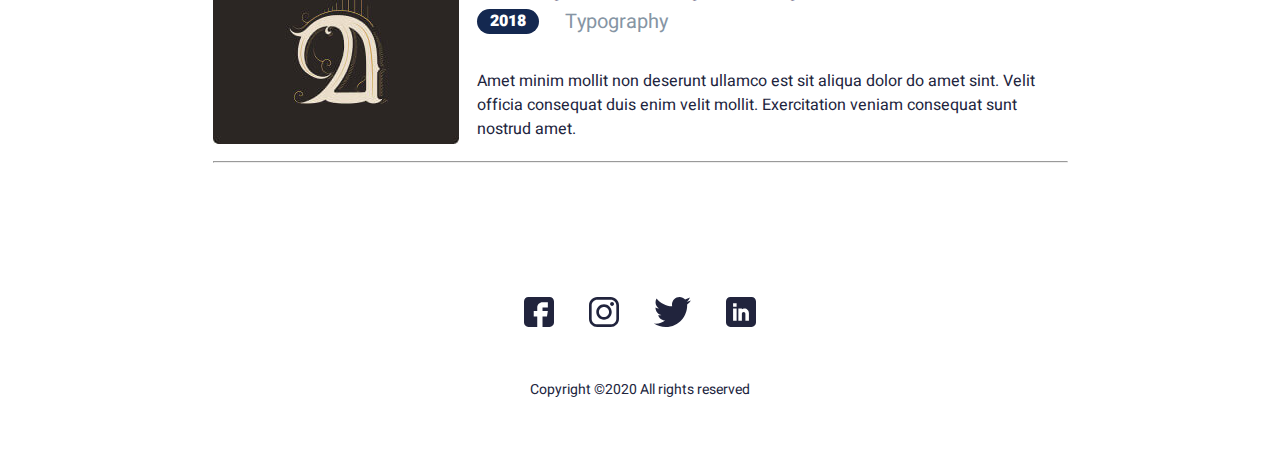
==== commit fcdca9ea: "changed" ====
--- a/index.html
+++ b/index.html
@@ -15,10 +15,10 @@
         <nav class="hidden navbar">
           <ul class="">
             <li>
-              <a href="">Works</a>
-            </li>
-            <li>
-              <a href="">Blog</a>
+              <a href="./html/work.html">Works</a>
+            </li>
+            <li>
+              <a href="./html/blog.html">Blog</a>
             </li>
             <li>
               <a href="">Contact</a>
@@ -118,7 +118,7 @@
             </div>
           </div>
           <hr />
-          <div class="works__card">
+          <div class="works__card block-hiddin">
             <img
               src="./images/png/black-screen.jpg"
               srcset="./images/png/girl.jpg 1x, ./images/png/girl@2x.png 2x"
@@ -137,8 +137,8 @@
               </p>
             </div>
           </div>
-          <hr />
-          <div class="works__card">
+          <hr class="block-hiddin" />
+          <div class="works__card block-hiddin">
             <img
               src="./images/png/shodov.jpg"
               srcset="./images/png/shodov.jpg 1x, ./images/png/shodov@2x.png 2x"
@@ -157,7 +157,7 @@
               </p>
             </div>
           </div>
-          <hr />
+          <hr class="block-hiddin" />
         </div>
       </section>
     </main>
--- a/css/main.css
+++ b/css/main.css
@@ -427,12 +427,6 @@
   }
 }
 
-@media screen and (max-width: 375px) {
-  .hidden {
-    display: none;
-  }
-}
-
 .header {
   padding: 2.7rem 0;
 }
@@ -463,6 +457,9 @@
 }
 nav ul a:hover {
   color: #ff6464;
+}
+nav ul a:active {
+  opacity: 0.8;
 }
 @media screen and (max-width: 1091px) {
   nav ul {
@@ -479,9 +476,10 @@
     left: 0;
   }
   nav ul {
+    max-width: 100%;
     flex-direction: column;
     align-items: center;
-    padding-top: 2rem;
+    padding-top: 7rem;
   }
   nav ul a {
     font-size: 2.5rem;
@@ -821,7 +819,7 @@
   line-height: 1.5;
   color: #8695a4;
   margin-left: 2.6rem;
-  font-weight: 700;
+  font-weight: 400;
 }
 
 @media screen and (max-width: 360px) {
@@ -833,4 +831,145 @@
   html {
     font-size: 40%;
   }
+}
+.blog {
+  padding-top: 8.5rem;
+  padding-bottom: 5.3rem;
+}
+.blog .container {
+  max-width: 68.2rem;
+}
+.blog .container h1 {
+  margin-bottom: 5.5rem;
+}
+.blog__card {
+  margin-bottom: 2.2rem;
+}
+.blog__card h2 {
+  margin-bottom: 2px;
+  font-weight: 500;
+  font-size: 3rem;
+  line-height: 1.5;
+}
+.blog hr {
+  margin-bottom: 3.2rem;
+}
+@media screen and (max-width: 457px) {
+  .blog {
+    padding-top: 2.4rem;
+    padding-bottom: 1.8rem;
+  }
+  .blog .container h1 {
+    margin-bottom: 1.8rem;
+  }
+  .blog__card {
+    margin-bottom: 2.4rem;
+  }
+  .blog__card h2 {
+    margin-bottom: 2px;
+    font-size: 2.8rem;
+  }
+  .blog hr {
+    margin-bottom: 1.8rem;
+  }
+}
+
+.details .container {
+  max-width: 72.1rem;
+  padding: 0 2rem;
+}
+.details__wrapper {
+  max-width: 40rem;
+  margin-bottom: 3rem;
+}
+.details__wrapper h2 {
+  font-size: 3.4rem;
+  line-height: 1.44;
+}
+.details .item__wrapper {
+  margin-bottom: 4.6rem;
+}
+.details .item__wrapper p {
+  color: #21243d;
+}
+.details .details-port:first-child {
+  margin-bottom: 5.4rem;
+}
+.details .img-wrapper {
+  max-width: 68.1rem;
+  height: auto;
+}
+.details .img-wrapper img {
+  width: 100%;
+}
+.details__title:last-child {
+  font-size: 2.4rem;
+}
+.details .text-wrapper {
+  max-width: 66rem;
+  margin-bottom: 3rem;
+}
+.details__img {
+  margin-bottom: 2.7rem;
+}
+@media screen and (max-width: 457px) {
+  .details__wrapper {
+    max-width: 40rem;
+  }
+  .details__wrapper h2 {
+    font-size: 2.6rem;
+    line-height: 6rem;
+  }
+  .details .item__wrapper {
+    margin-bottom: 2.3rem;
+  }
+  .details .item__wrapper p {
+    font-size: 1.8rem;
+    color: #21243d;
+  }
+  .details .details-port:first-child {
+    margin-bottom: 2.3rem;
+  }
+  .details__title:last-child {
+    font-size: 2rem;
+  }
+  .details .text-wrapper {
+    margin-bottom: 2.4rem;
+  }
+  .details__img {
+    margin-bottom: 2.3rem;
+  }
+  .details__img:last-child {
+    margin-bottom: 3rem;
+  }
+}
+
+@media screen and (max-width: 375px) {
+  .hidden {
+    display: none;
+  }
+}
+
+@media screen and (max-width: 375px) {
+  .block-hiddin {
+    display: none;
+  }
+}
+
+.start-hiddins {
+  display: none;
+}
+@media screen and (max-width: 375px) {
+  .start-hiddins {
+    display: block;
+    margin-bottom: 0;
+  }
+  .start-hiddins img {
+    display: inline-block;
+    height: auto;
+    margin-right: 0;
+  }
+  .start-hiddins hr {
+    margin-top: 4.3rem;
+  }
 }/*# sourceMappingURL=main.css.map */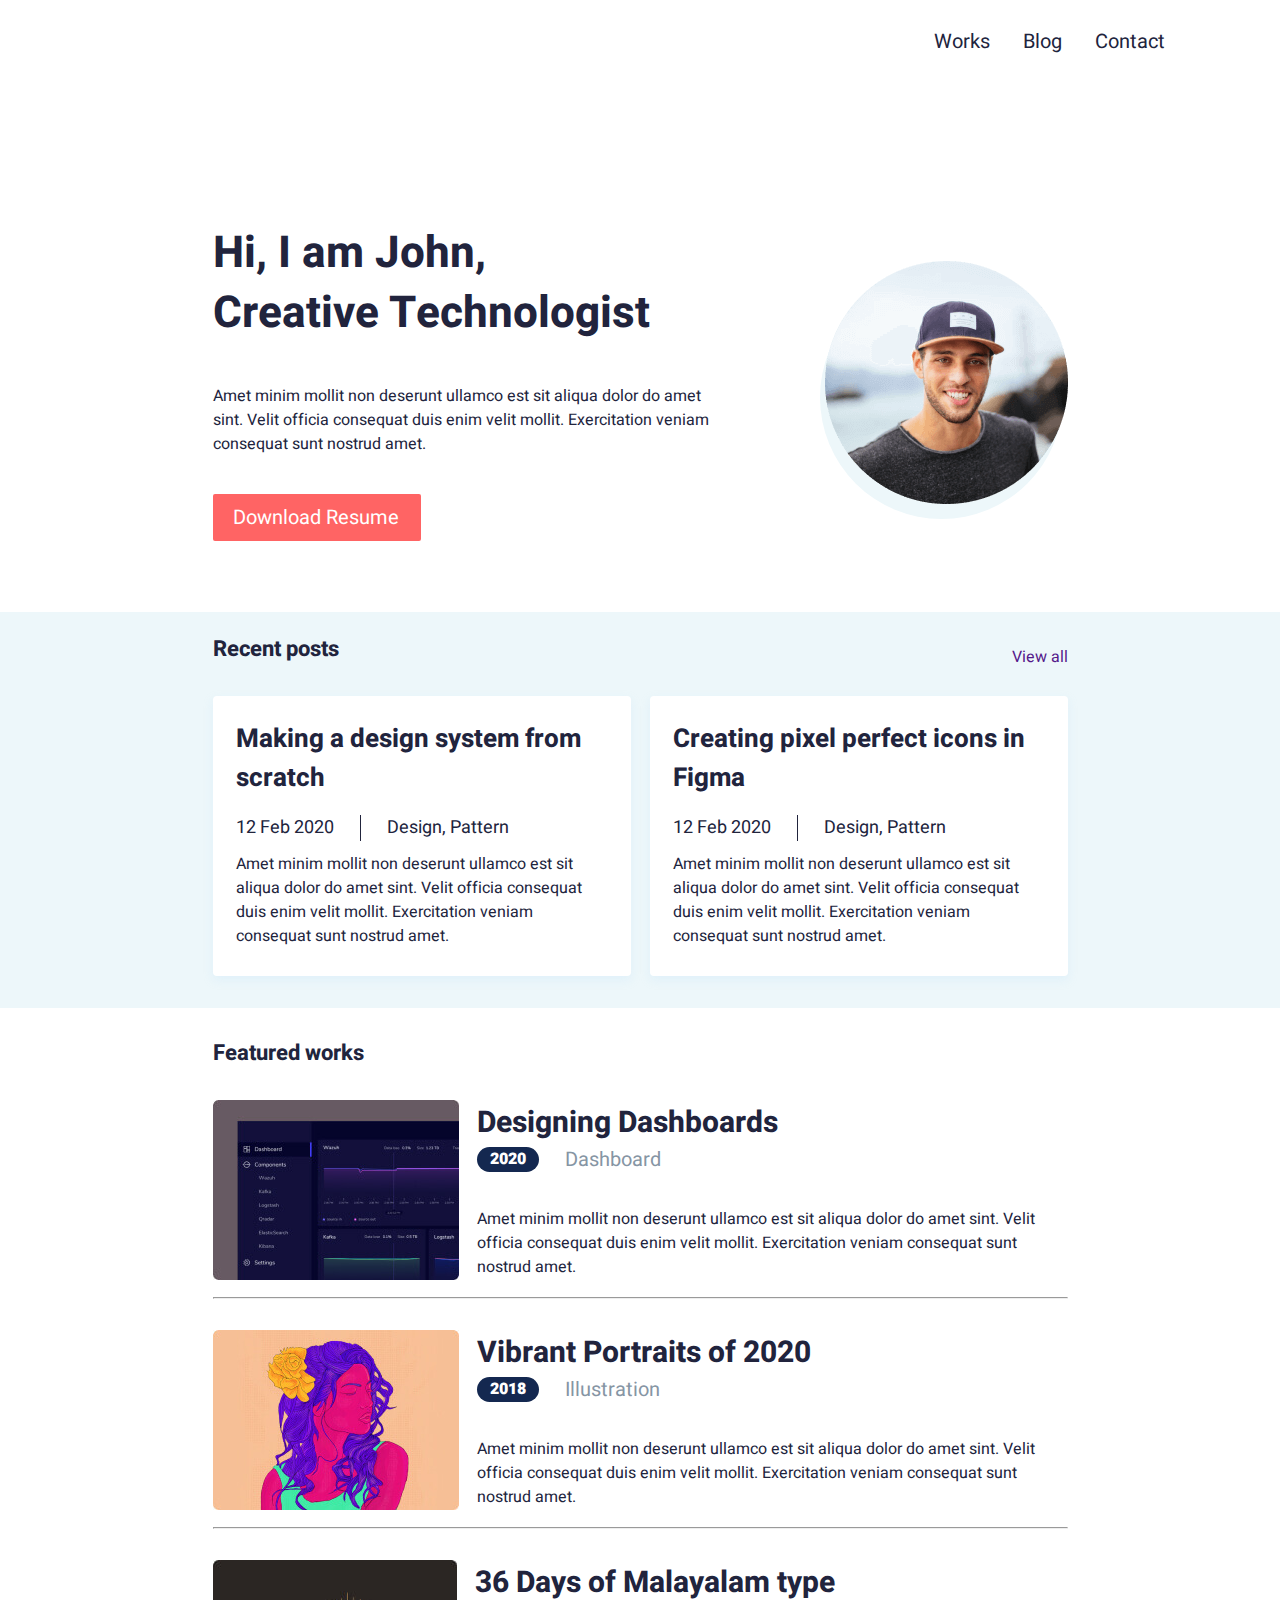
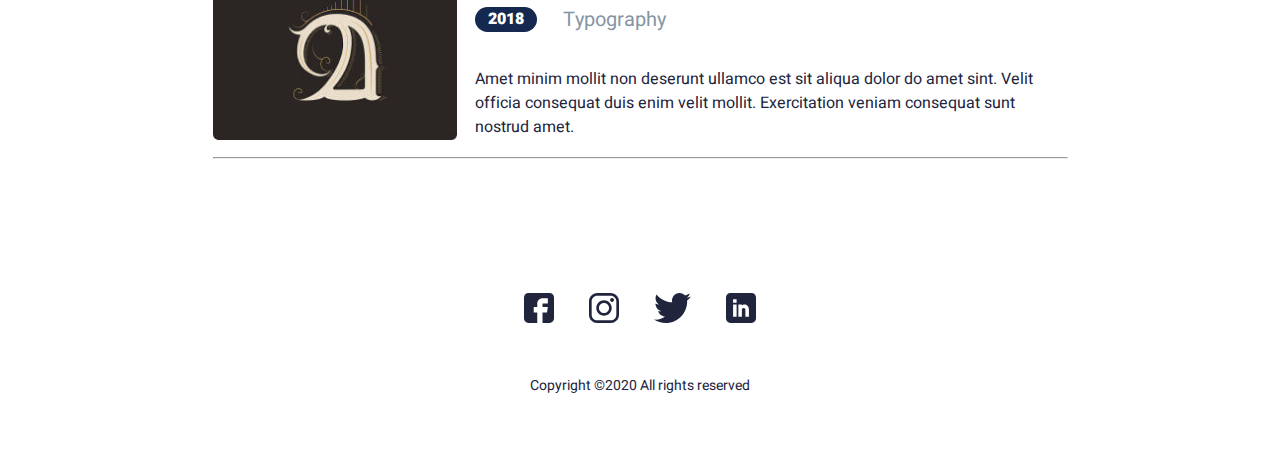
==== commit 299d5152: "changed" ====
--- a/index.html
+++ b/index.html
@@ -49,6 +49,8 @@
           </div>
           <div class="hero__img-bg">
             <img
+              width="243"
+              height="243"
               src="./images/png/john.png"
               srcset="./images/png/john.png 1x, ./images/png/john@2x.png 2x"
               alt=""
--- a/css/main.css
+++ b/css/main.css
@@ -788,6 +788,10 @@
   align-items: center;
   gap: 1.8rem;
   margin-bottom: 1.7rem;
+}
+.works__card img {
+  width: 49.6rem;
+  height: 18rem;
 }
 
 .works_item h5 {
@@ -956,20 +960,19 @@
   }
 }
 
-.start-hiddins {
+.st-hid {
   display: none;
 }
 @media screen and (max-width: 375px) {
-  .start-hiddins {
-    display: block;
+  .st-hid {
+    display: flex;
     margin-bottom: 0;
   }
-  .start-hiddins img {
+  .st-hid img {
     display: inline-block;
     height: auto;
-    margin-right: 0;
-  }
-  .start-hiddins hr {
+  }
+  .st-hid hr {
     margin-top: 4.3rem;
   }
 }/*# sourceMappingURL=main.css.map */